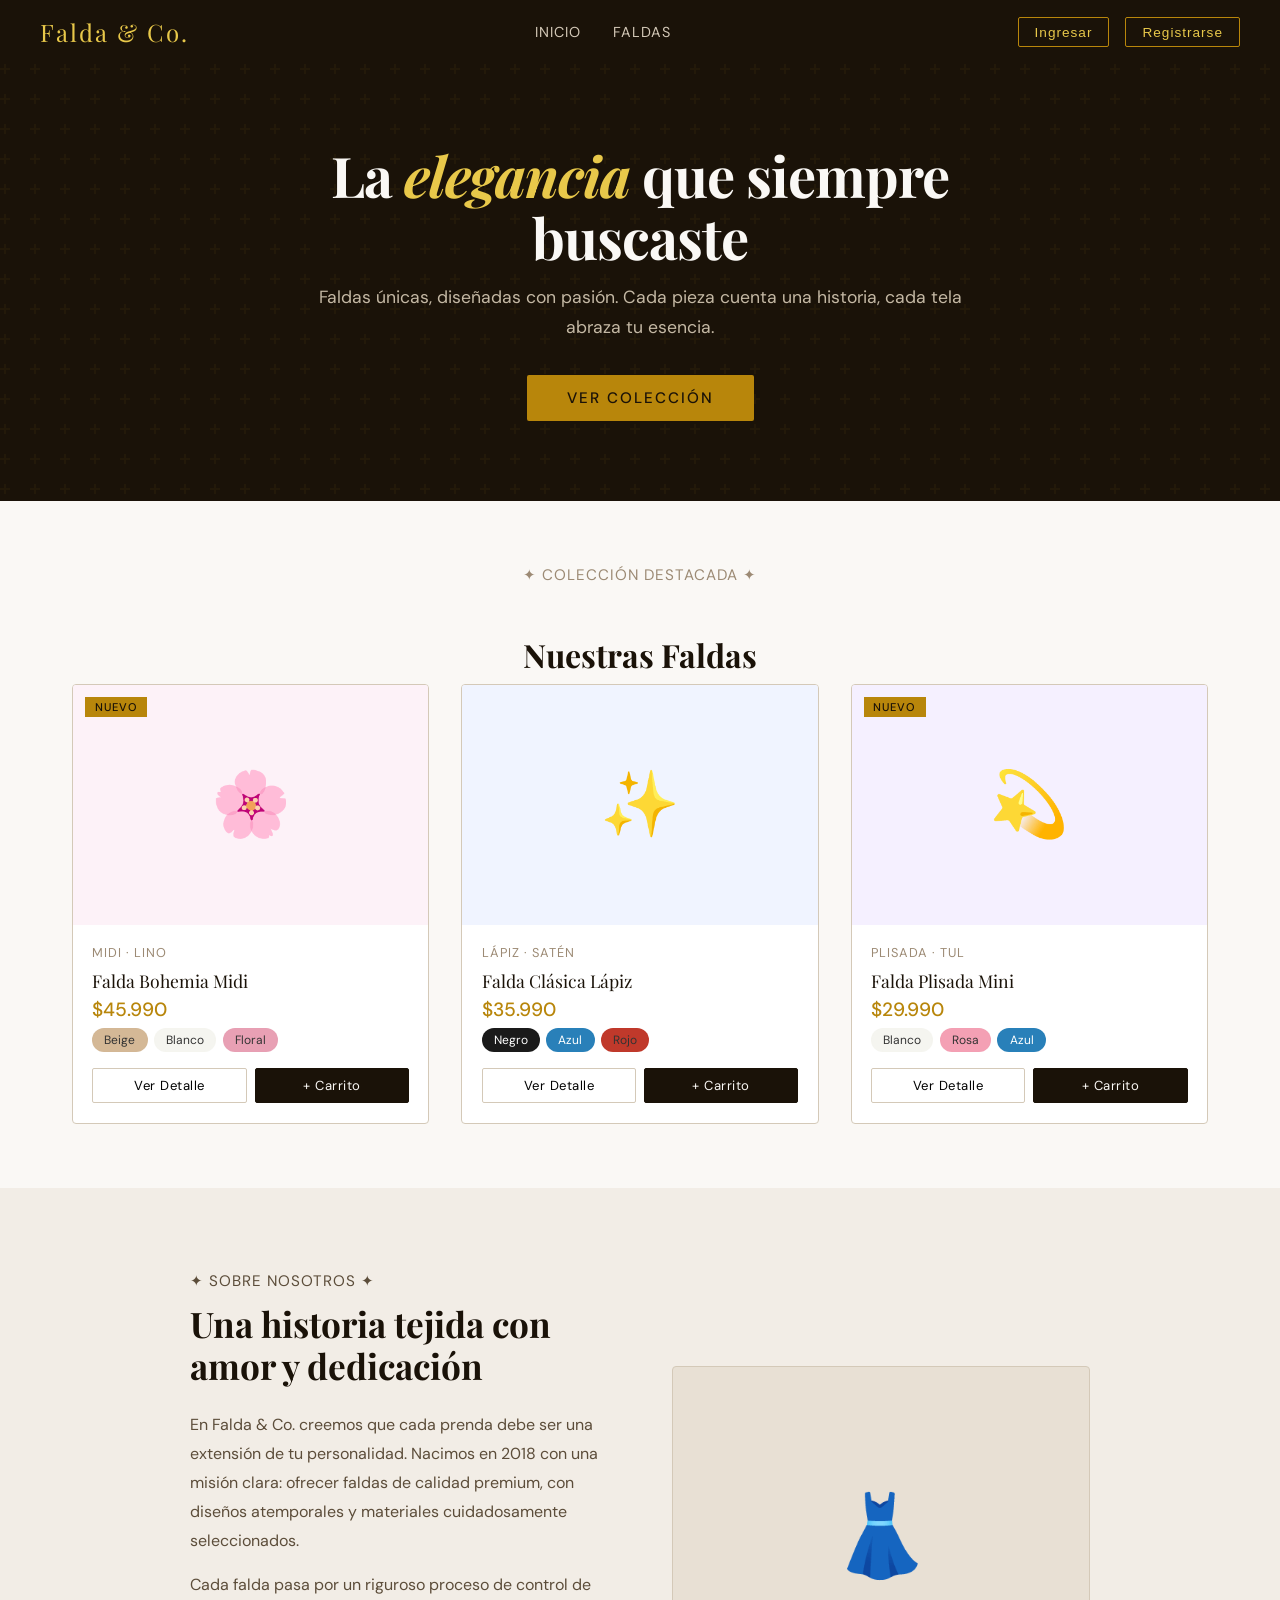
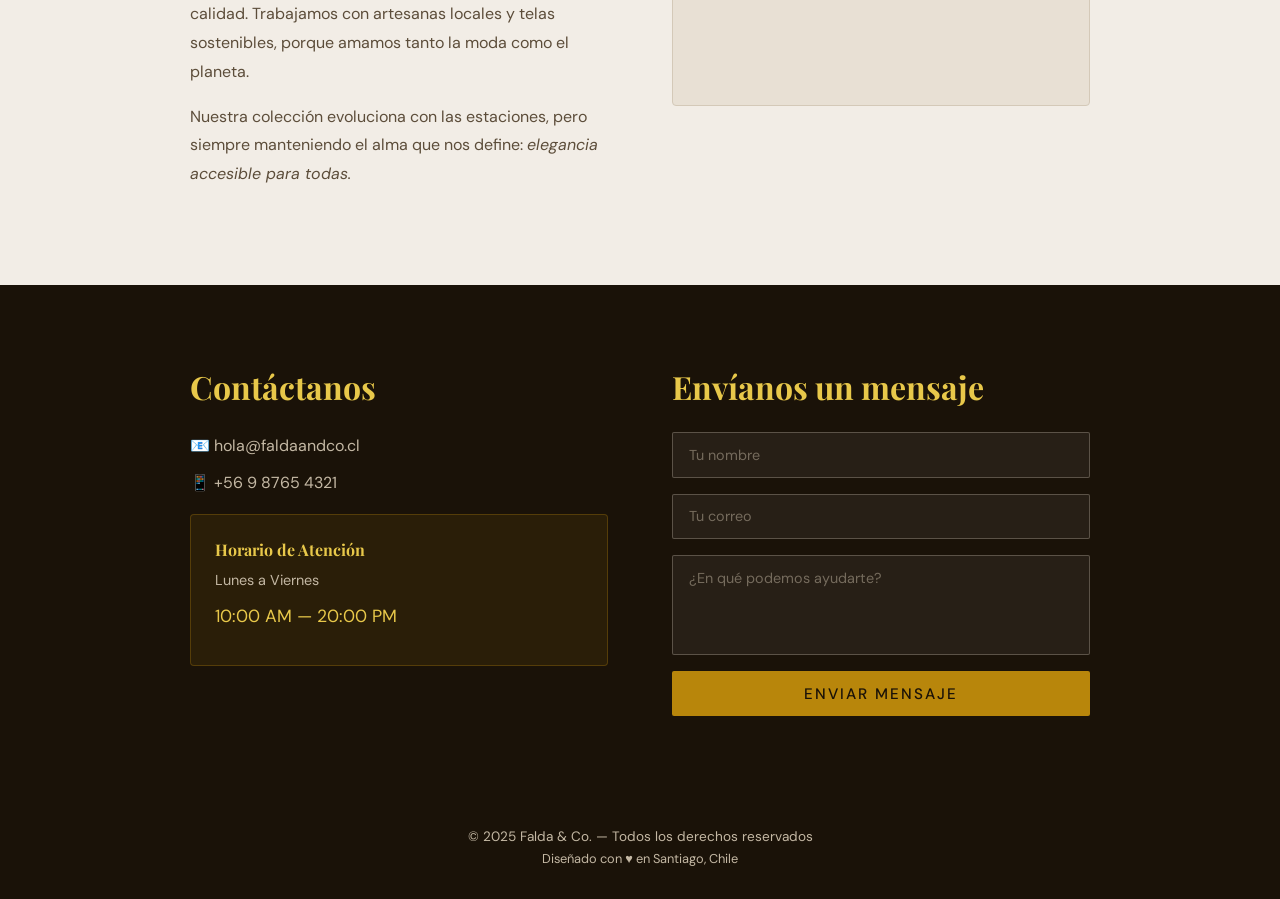
==== index.html @ 60870451 "Creacion de backend" ====
<!DOCTYPE html>
<html lang="es">
<head>
<meta charset="UTF-8"/>
<meta name="viewport" content="width=device-width,initial-scale=1.0"/>
<title>Faldas Custom. — Tienda</title>
<link href="https://fonts.googleapis.com/css2?family=Playfair+Display:ital,wght@0,400;0,600;1,400&family=DM+Sans:wght@300;400;500&display=swap" rel="stylesheet"/>
<link rel="stylesheet" href="css/style.css">
</head>
<body>

<!-- NAV -->
<nav>
  <div class="nav-inner">
    <div class="nav-logo" onclick="goPage('home')">Falda & Co.</div>
    <div class="nav-links">
      <a onclick="goPage('home')">Inicio</a>
      <a onclick="goPage('faldas')">Faldas</a>
    </div>
    <div class="nav-actions" id="navActions">
      <button class="btn-nav" onclick="openModal('loginModal')">Ingresar</button>
      <button class="btn-nav" onclick="openModal('registerModal')">Registrarse</button>
      <div class="cart-badge hidden" id="cartBadge" onclick="toggleCart()">
        🛍️ <span class="cart-count" id="cartCount">0</span>
      </div>
    </div>
  </div>
</nav>

<!-- NOTIF CONTAINER -->
<div class="notif" id="notifContainer"></div>

<!-- CART OVERLAY -->
<div class="cart-overlay" id="cartOverlay" onclick="toggleCart()"></div>

<!-- CART DRAWER -->
<div class="cart-drawer" id="cartDrawer">
  <div class="cart-head">
    <h3>Mi Carrito</h3>
    <button class="modal-close" onclick="toggleCart()">✕</button>
  </div>
  <div class="cart-items" id="cartItems"></div>
  <div class="cart-foot">
    <div class="cart-total"><span>Total</span><span id="cartTotal">$0</span></div>
    <button class="btn-primary" style="width:100%;margin-bottom:.5rem" onclick="checkout()">Proceder al Pago</button>
    <button class="btn-sm" style="width:100%" onclick="toggleCart()">Seguir Comprando</button>
  </div>
</div>

<!-- ============ PAGES ============ -->

<!-- HOME PAGE -->
<div id="page-home" class="page active">
  <div class="hero">
    <div class="hero-content">
      <h1>La <em>elegancia</em> que siempre buscaste</h1>
      <p>Faldas únicas, diseñadas con pasión. Cada pieza cuenta una historia, cada tela abraza tu esencia.</p>
      <button class="btn-primary" onclick="goPage('faldas')">Ver Colección</button>
    </div>
  </div>

  <div class="section">
    <p class="section-sub">✦ COLECCIÓN DESTACADA ✦</p>
    <h2 class="section-title">Nuestras Faldas</h2>
    <div class="products-grid" id="homeProducts"></div>
  </div>

  <div class="about">
    <div class="about-inner">
      <div>
        <p class="section-sub" style="text-align:left;margin-bottom:.5rem">✦ SOBRE NOSOTROS ✦</p>
        <h2>Una historia tejida con amor y dedicación</h2>
        <p>En Falda & Co. creemos que cada prenda debe ser una extensión de tu personalidad. Nacimos en 2018 con una misión clara: ofrecer faldas de calidad premium, con diseños atemporales y materiales cuidadosamente seleccionados.</p>
        <p>Cada falda pasa por un riguroso proceso de control de calidad. Trabajamos con artesanas locales y telas sostenibles, porque amamos tanto la moda como el planeta.</p>
        <p>Nuestra colección evoluciona con las estaciones, pero siempre manteniendo el alma que nos define: <em>elegancia accesible para todas.</em></p>
      </div>
      <div class="about-img">👗</div>
    </div>
  </div>

  <div class="contact">
    <div class="contact-inner">
      <div>
        <h2>Contáctanos</h2>
        <p>📧 hola@faldaandco.cl</p>
        <p>📱 +56 9 8765 4321</p>
        <div class="horario">
          <h4>Horario de Atención</h4>
          <p>Lunes a Viernes</p>
          <p style="font-size:1.1rem;color:var(--gold2);margin-top:.3rem">10:00 AM — 20:00 PM</p>
        </div>
      </div>
      <div>
        <h2>Envíanos un mensaje</h2>
        <div class="contact-form">
          <input type="text" placeholder="Tu nombre"/>
          <input type="email" placeholder="Tu correo"/>
          <textarea rows="4" placeholder="¿En qué podemos ayudarte?"></textarea>
          <button class="btn-primary" onclick="notify('Mensaje enviado. ¡Gracias por contactarnos!')">Enviar Mensaje</button>
        </div>
      </div>
    </div>
  </div>

  <footer>
    <p>© 2025 Falda & Co. — Todos los derechos reservados</p>
    <p style="margin-top:.3rem;font-size:.8rem">Diseñado con ♥ en Santiago, Chile</p>
  </footer>
</div>

<!-- FALDAS PAGE -->
<div id="page-faldas" class="page">
  <div class="faldas-header">
    <h1>Colección de Faldas</h1>
    <p>Encuentra tu falda perfecta con nuestros filtros</p>
  </div>
  <div class="faldas-layout">
    <aside class="filters-panel">
      <h4 style="margin-bottom:1rem;font-size:.9rem;letter-spacing:1px;text-transform:uppercase;color:var(--ink2)">Filtros</h4>

      <div class="filter-section">
        <div class="filter-title">Talla</div>
        <label class="filter-option"><input type="checkbox" value="XS" onchange="applyFilters()"> XS</label>
        <label class="filter-option"><input type="checkbox" value="S" onchange="applyFilters()"> S</label>
        <label class="filter-option"><input type="checkbox" value="M" onchange="applyFilters()"> M</label>
        <label class="filter-option"><input type="checkbox" value="L" onchange="applyFilters()"> L</label>
        <label class="filter-option"><input type="checkbox" value="XL" onchange="applyFilters()"> XL</label>
        <label class="filter-option"><input type="checkbox" value="XXL" onchange="applyFilters()"> XXL</label>
      </div>

      <div class="filter-section">
        <div class="filter-title">Color</div>
        <label class="filter-option"><input type="checkbox" value="Negro" onchange="applyFilters()"> Negro</label>
        <label class="filter-option"><input type="checkbox" value="Blanco" onchange="applyFilters()"> Blanco</label>
        <label class="filter-option"><input type="checkbox" value="Beige" onchange="applyFilters()"> Beige</label>
        <label class="filter-option"><input type="checkbox" value="Rojo" onchange="applyFilters()"> Rojo</label>
        <label class="filter-option"><input type="checkbox" value="Azul" onchange="applyFilters()"> Azul</label>
        <label class="filter-option"><input type="checkbox" value="Floral" onchange="applyFilters()"> Floral</label>
      </div>

      <div class="filter-section">
        <div class="filter-title">Tipo</div>
        <label class="filter-option"><input type="checkbox" value="Midi" onchange="applyFilters()"> Midi</label>
        <label class="filter-option"><input type="checkbox" value="Mini" onchange="applyFilters()"> Mini</label>
        <label class="filter-option"><input type="checkbox" value="Maxi" onchange="applyFilters()"> Maxi</label>
        <label class="filter-option"><input type="checkbox" value="Lápiz" onchange="applyFilters()"> Lápiz</label>
        <label class="filter-option"><input type="checkbox" value="Plisada" onchange="applyFilters()"> Plisada</label>
        <label class="filter-option"><input type="checkbox" value="Campana" onchange="applyFilters()"> Campana</label>
      </div>

      <div class="filter-section">
        <div class="filter-title">Material</div>
        <label class="filter-option"><input type="checkbox" value="Lino" onchange="applyFilters()"> Lino</label>
        <label class="filter-option"><input type="checkbox" value="Algodón" onchange="applyFilters()"> Algodón</label>
        <label class="filter-option"><input type="checkbox" value="Seda" onchange="applyFilters()"> Seda</label>
        <label class="filter-option"><input type="checkbox" value="Denim" onchange="applyFilters()"> Denim</label>
        <label class="filter-option"><input type="checkbox" value="Satén" onchange="applyFilters()"> Satén</label>
        <label class="filter-option"><input type="checkbox" value="Tul" onchange="applyFilters()"> Tul</label>
      </div>
      <button class="clear-filters" onclick="clearFilters()">✕ Limpiar filtros</button>
    </aside>
    <div>
      <p class="results-count" id="resultsCount"></p>
      <div class="products-grid" id="faldaProducts"></div>
    </div>
  </div>
</div>

<!-- USER DASHBOARD -->
<div id="page-dashboard" class="page">
  <div class="dashboard">
    <div class="dashboard-header">
      <h2 id="dashWelcome">Mi Cuenta</h2>
      <p>Gestiona tus pedidos, direcciones y métodos de pago</p>
    </div>
    <div class="dash-cards">
      <div class="dash-card"><div class="num" id="dOrders">0</div><div class="lbl">Pedidos</div></div>
      <div class="dash-card"><div class="num" id="dAddresses">0</div><div class="lbl">Direcciones</div></div>
      <div class="dash-card"><div class="num" id="dPayments">0</div><div class="lbl">Métodos de Pago</div></div>
    </div>
    <div class="tabs">
      <button class="tab active" onclick="switchDashTab('orders',this)">Pedidos</button>
      <button class="tab" onclick="switchDashTab('addresses',this)">Direcciones</button>
      <button class="tab" onclick="switchDashTab('payments',this)">Métodos de Pago</button>
      <button class="tab" onclick="switchDashTab('account',this)">Mi Cuenta</button>
    </div>
    <div id="dashTab-orders">
      <div class="order-row header">
        <span>Pedido</span><span>Fecha</span><span>Total</span><span>Estado</span>
      </div>
      <div id="ordersList"></div>
    </div>
    <div id="dashTab-addresses" class="hidden">
      <div style="display:flex;justify-content:flex-end;margin-bottom:1rem">
        <button class="btn-primary" style="padding:.5rem 1.2rem;font-size:.85rem" onclick="openModal('addAddressModal')">+ Agregar Dirección</button>
      </div>
      <div id="addressesList"></div>
    </div>
    <div id="dashTab-payments" class="hidden">
      <div style="display:flex;justify-content:flex-end;margin-bottom:1rem">
        <button class="btn-primary" style="padding:.5rem 1.2rem;font-size:.85rem" onclick="openModal('addPaymentModal')">+ Agregar Método</button>
      </div>
      <div id="paymentsList"></div>
    </div>
    <div id="dashTab-account" class="hidden">
      <div style="background:var(--card);border:1px solid var(--border);border-radius:4px;padding:1.5rem;max-width:500px">
        <h4 style="margin-bottom:1.2rem;font-family:'Playfair Display',serif">Información de Cuenta</h4>
        <div class="form-group"><label>Nombre</label><input type="text" id="accName"/></div>
        <div class="form-group"><label>Correo</label><input type="email" id="accEmail" readonly style="background:var(--bg2);color:var(--ink3)"/></div>
        <div class="form-group"><label>Nueva Contraseña</label><input type="password" id="accPwd" placeholder="Dejar vacío para no cambiar"/></div>
        <button class="btn-submit" onclick="saveAccount()">Guardar Cambios</button>
      </div>
    </div>
  </div>
</div>

<!-- ADMIN -->
<div id="page-admin" class="page">
  <div class="admin-layout">
    <aside class="admin-sidebar">
      <div style="padding:1.2rem 1.5rem;border-bottom:1px solid rgba(255,255,255,.1);margin-bottom:.5rem">
        <p style="color:var(--gold2);font-size:.8rem;letter-spacing:1px;text-transform:uppercase">Panel Admin</p>
      </div>
      <div class="admin-menu-item active" onclick="switchAdmin('products',this)">📦 Productos</div>
      <div class="admin-menu-item" onclick="switchAdmin('orders',this)">🧾 Pedidos</div>
      <div class="admin-menu-item" onclick="switchAdmin('stock',this)">📊 Stock</div>
      <div class="admin-menu-item" onclick="switchAdmin('account',this)">⚙️ Mi Cuenta</div>
    </aside>
    <div class="admin-content">

      <!-- ADMIN PRODUCTS -->
      <div id="admin-products">
        <div class="admin-header">
          <h2>Gestión de Productos</h2>
          <button class="btn-primary" style="padding:.5rem 1.2rem;font-size:.85rem" onclick="openModal('addProductModal')">+ Nuevo Producto</button>
        </div>
        <div class="admin-grid" id="adminProductGrid"></div>
      </div>

      <!-- ADMIN ORDERS -->
      <div id="admin-orders" class="hidden">
        <div class="admin-header"><h2>Lista de Pedidos</h2></div>
        <table class="data-table" style="width:100%">
          <thead><tr>
            <th>ID</th><th>Cliente</th><th>Productos</th><th>Total</th><th>Estado</th><th>Acción</th>
          </tr></thead>
          <tbody id="adminOrdersBody"></tbody>
        </table>
      </div>

      <!-- ADMIN STOCK -->
      <div id="admin-stock" class="hidden">
        <div class="admin-header"><h2>Stock Disponible</h2></div>
        <table class="data-table" style="width:100%">
          <thead><tr>
            <th>Producto</th><th>Tallas</th><th>Colores</th><th>Stock Total</th><th>Estado</th>
          </tr></thead>
          <tbody id="adminStockBody"></tbody>
        </table>
      </div>

      <!-- ADMIN ACCOUNT -->
      <div id="admin-account" class="hidden">
        <div class="admin-header"><h2>Mi Cuenta Admin</h2></div>
        <div style="background:var(--card);border:1px solid var(--border);border-radius:4px;padding:1.5rem;max-width:480px">
          <div class="form-group"><label>Nombre</label><input type="text" id="adminName" value="Administrador"/></div>
          <div class="form-group"><label>Correo</label><input type="email" id="adminEmail" value="admin@faldaandco.cl"/></div>
          <div class="form-group"><label>Nueva Contraseña</label><input type="password" id="adminPwd" placeholder="Dejar vacío para no cambiar"/></div>
          <button class="btn-submit" onclick="saveAdminAccount()">Guardar Cambios</button>
        </div>
      </div>

    </div>
  </div>
</div>

<!-- PRODUCT DETAIL PAGE -->
<div id="page-detail" class="page">
  <div style="padding:.8rem 2rem;background:var(--bg2);border-bottom:1px solid var(--border)">
    <a style="cursor:pointer;color:var(--ink3);font-size:.85rem" onclick="goPage('faldas')">← Volver a Faldas</a>
  </div>
  <div class="product-detail" id="productDetailContent"></div>
</div>

<!-- ============ MODALS ============ -->

<!-- LOGIN -->
<div class="modal-overlay hidden" id="loginModal">
  <div class="modal">
    <div class="modal-header">
      <h3>Iniciar Sesión</h3>
      <button class="modal-close" onclick="closeModal('loginModal')">✕</button>
    </div>
    <div class="modal-body">
      <div id="loginError"></div>
      <div class="form-group"><label>Correo Electrónico</label><input type="email" id="loginEmail" placeholder="tu@correo.com"/></div>
      <div class="form-group"><label>Contraseña</label><input type="password" id="loginPwd" placeholder="••••••••"/></div>
      <div class="form-actions">
        <button class="btn-cancel" onclick="closeModal('loginModal')">Cancelar</button>
        <button class="btn-submit" onclick="doLogin()">Ingresar</button>
      </div>
      <p style="margin-top:1rem;font-size:.85rem;color:var(--ink3);text-align:center">¿No tienes cuenta? <a style="color:var(--gold);cursor:pointer" onclick="closeModal('loginModal');openModal('registerModal')">Regístrate</a></p>
    </div>
  </div>
</div>

<!-- REGISTER -->
<div class="modal-overlay hidden" id="registerModal">
  <div class="modal">
    <div class="modal-header">
      <h3>Crear Cuenta</h3>
      <button class="modal-close" onclick="closeModal('registerModal')">✕</button>
    </div>
    <div class="modal-body">
      <div id="registerError"></div>
      <div class="form-group"><label>Nombre Completo</label><input type="text" id="regName" placeholder="Tu nombre"/></div>
      <div class="form-group"><label>Correo Electrónico</label><input type="email" id="regEmail" placeholder="tu@correo.com"/></div>
      <div class="form-group"><label>Contraseña</label><input type="password" id="regPwd" placeholder="Mínimo 6 caracteres"/></div>
      <div class="form-group"><label>Confirmar Contraseña</label><input type="password" id="regPwd2" placeholder="Repite la contraseña"/></div>
      <div class="form-actions">
        <button class="btn-cancel" onclick="closeModal('registerModal')">Cancelar</button>
        <button class="btn-submit" onclick="doRegister()">Registrarse</button>
      </div>
    </div>
  </div>
</div>

<!-- FIRST LOGIN (admin change password) -->
<div class="modal-overlay hidden" id="firstLoginModal">
  <div class="modal">
    <div class="modal-header"><h3>Primer Ingreso — Cambiar Contraseña</h3></div>
    <div class="modal-body">
      <div class="alert alert-info">Por seguridad, debes establecer una nueva contraseña en tu primer ingreso.</div>
      <div class="form-group"><label>Nueva Contraseña</label><input type="password" id="newAdminPwd1" placeholder="Mínimo 6 caracteres"/></div>
      <div class="form-group"><label>Confirmar Contraseña</label><input type="password" id="newAdminPwd2" placeholder="Repite la contraseña"/></div>
      <div id="firstLoginError"></div>
      <div class="form-actions">
        <button class="btn-submit" onclick="changeFirstPassword()">Establecer Contraseña</button>
      </div>
    </div>
  </div>
</div>

<!-- ADD PRODUCT -->
<div class="modal-overlay hidden" id="addProductModal">
  <div class="modal" style="max-width:600px">
    <div class="modal-header">
      <h3 id="addProductTitle">Nuevo Producto</h3>
      <button class="modal-close" onclick="closeModal('addProductModal')">✕</button>
    </div>
    <div class="modal-body">
      <div style="display:grid;grid-template-columns:1fr 1fr;gap:1rem">
        <div class="form-group"><label>Nombre</label><input type="text" id="pName"/></div>
        <div class="form-group"><label>Precio ($)</label><input type="number" id="pPrice"/></div>
        <div class="form-group"><label>Tipo</label>
          <select id="pType"><option>Midi</option><option>Mini</option><option>Maxi</option><option>Lápiz</option><option>Plisada</option><option>Campana</option></select>
        </div>
        <div class="form-group"><label>Material</label>
          <select id="pMaterial"><option>Lino</option><option>Algodón</option><option>Seda</option><option>Denim</option><option>Satén</option><option>Tul</option></select>
        </div>
        <div class="form-group"><label>Stock</label><input type="number" id="pStock" value="10"/></div>
        <div class="form-group"><label>Emoji / Icono</label><input type="text" id="pEmoji" value="👗"/></div>
      </div>
      <div class="form-group"><label>Descripción</label><textarea id="pDesc" rows="3"></textarea></div>
      <div class="form-group"><label>Tallas disponibles (separadas por coma)</label><input type="text" id="pSizes" placeholder="XS, S, M, L, XL"/></div>
      <div class="form-group"><label>Colores disponibles (separados por coma)</label><input type="text" id="pColors" placeholder="Negro, Blanco, Beige"/></div>
      <div class="form-group"><label>Destacado</label>
        <select id="pFeatured"><option value="false">No</option><option value="true">Sí (Nuevo)</option></select>
      </div>
      <div class="form-actions">
        <button class="btn-cancel" onclick="closeModal('addProductModal')">Cancelar</button>
        <button class="btn-submit" id="saveProductBtn" onclick="saveProduct()">Guardar</button>
      </div>
    </div>
  </div>
</div>

<!-- ADD ADDRESS -->
<div class="modal-overlay hidden" id="addAddressModal">
  <div class="modal">
    <div class="modal-header">
      <h3>Agregar Dirección</h3>
      <button class="modal-close" onclick="closeModal('addAddressModal')">✕</button>
    </div>
    <div class="modal-body">
      <div class="form-group"><label>Alias (Ej: Casa, Trabajo)</label><input type="text" id="addrAlias"/></div>
      <div class="form-group"><label>Calle y Número</label><input type="text" id="addrStreet"/></div>
      <div class="form-group"><label>Ciudad</label><input type="text" id="addrCity"/></div>
      <div class="form-group"><label>Región</label><input type="text" id="addrRegion"/></div>
      <div class="form-group"><label>Código Postal</label><input type="text" id="addrZip"/></div>
      <div class="form-group"><label>Referencias adicionales</label><textarea id="addrRef" rows="2"></textarea></div>
      <div class="form-actions">
        <button class="btn-cancel" onclick="closeModal('addAddressModal')">Cancelar</button>
        <button class="btn-submit" onclick="saveAddress()">Guardar</button>
      </div>
    </div>
  </div>
</div>

<!-- ADD PAYMENT -->
<div class="modal-overlay hidden" id="addPaymentModal">
  <div class="modal">
    <div class="modal-header">
      <h3>Agregar Método de Pago</h3>
      <button class="modal-close" onclick="closeModal('addPaymentModal')">✕</button>
    </div>
    <div class="modal-body">
      <div class="form-group"><label>Tipo</label>
        <select id="payType" onchange="togglePayType()">
          <option value="card">Tarjeta de Crédito/Débito</option>
          <option value="transfer">Transferencia Bancaria</option>
        </select>
      </div>
      <div id="payCardFields">
        <div class="form-group"><label>Número de Tarjeta</label><input type="text" id="cardNum" maxlength="19" placeholder="1234 5678 9012 3456" oninput="formatCard(this)"/></div>
        <div style="display:grid;grid-template-columns:1fr 1fr;gap:1rem">
          <div class="form-group"><label>Vencimiento</label><input type="text" id="cardExp" placeholder="MM/AA" maxlength="5"/></div>
          <div class="form-group"><label>CVV</label><input type="text" id="cardCvv" maxlength="3" placeholder="123"/></div>
        </div>
        <div class="form-group"><label>Titular</label><input type="text" id="cardHolder"/></div>
      </div>
      <div id="payTransferFields" class="hidden">
        <div class="form-group"><label>Banco</label><input type="text" id="bankName"/></div>
        <div class="form-group"><label>N° Cuenta</label><input type="text" id="bankAccount"/></div>
        <div class="form-group"><label>RUT Titular</label><input type="text" id="bankRut"/></div>
      </div>
      <div class="form-actions">
        <button class="btn-cancel" onclick="closeModal('addPaymentModal')">Cancelar</button>
        <button class="btn-submit" onclick="savePayment()">Guardar</button>
      </div>
    </div>
  </div>
</div>

<!-- CHECKOUT MODAL -->
<div class="modal-overlay hidden" id="checkoutModal">
  <div class="modal" style="max-width:560px">
    <div class="modal-header">
      <h3>Finalizar Compra</h3>
      <button class="modal-close" onclick="closeModal('checkoutModal')">✕</button>
    </div>
    <div class="modal-body">
      <div id="checkoutContent"></div>
    </div>
  </div>
</div>

<script src="js/app.js"></script>
</body>
</html>
---- css/style.css ----
*{box-sizing:border-box;margin:0;padding:0}
:root{
  --bg:#FAF8F5;--bg2:#F2EDE6;--bg3:#E8E0D4;
  --ink:#1A1208;--ink2:#5C4D3A;--ink3:#9C8A74;
  --gold:#B8860B;--gold2:#E8C84A;--red:#C0392B;
  --white:#FFFFFF;--success:#2E7D32;
  --card:#FFFFFF;--border:#D4C9B8;
  font-family:'DM Sans',sans-serif;
}
body{background:var(--bg);color:var(--ink);min-height:100vh}
h1,h2,h3,h4{font-family:'Playfair Display',serif}

/* NAV */
nav{background:var(--ink);position:sticky;top:0;z-index:100;padding:0 2rem}
.nav-inner{display:flex;align-items:center;justify-content:space-between;height:64px;max-width:1200px;margin:0 auto}
.nav-logo{font-family:'Playfair Display',serif;color:var(--gold2);font-size:1.5rem;letter-spacing:2px;cursor:pointer}
.nav-links{display:flex;gap:2rem;align-items:center}
.nav-links a{color:#D4C9B8;text-decoration:none;font-size:.9rem;letter-spacing:1px;text-transform:uppercase;cursor:pointer;transition:color .2s}
.nav-links a:hover{color:var(--gold2)}
.nav-actions{display:flex;gap:1rem;align-items:center}
.btn-nav{background:none;border:1px solid var(--gold);color:var(--gold2);padding:.4rem 1rem;border-radius:2px;cursor:pointer;font-size:.85rem;letter-spacing:1px;transition:all .2s}
.btn-nav:hover{background:var(--gold);color:var(--ink)}
.cart-badge{position:relative;cursor:pointer}
.cart-count{position:absolute;top:-8px;right:-8px;background:var(--red);color:#fff;border-radius:50%;width:18px;height:18px;font-size:.7rem;display:flex;align-items:center;justify-content:center;font-weight:600}

/* PAGES */
.page{display:none;min-height:calc(100vh - 64px)}
.page.active{display:block}

/* HERO */
.hero{background:var(--ink);color:#FAF8F5;padding:5rem 2rem;text-align:center;position:relative;overflow:hidden}
.hero::before{content:'';position:absolute;inset:0;background:url("data:image/svg+xml,%3Csvg width='60' height='60' viewBox='0 0 60 60' xmlns='http://www.w3.org/2000/svg'%3E%3Cg fill='none' fill-rule='evenodd'%3E%3Cg fill='%23B8860B' fill-opacity='0.06'%3E%3Cpath d='M36 34v-4h-2v4h-4v2h4v4h2v-4h4v-2h-4zm0-30V0h-2v4h-4v2h4v4h2V6h4V4h-4zM6 34v-4H4v4H0v2h4v4h2v-4h4v-2H6zM6 4V0H4v4H0v2h4v4h2V6h4V4H6z'/%3E%3C/g%3E%3C/g%3E%3C/svg%3E")}
.hero-content{position:relative;max-width:700px;margin:0 auto}
.hero h1{font-size:3.5rem;margin-bottom:1rem;line-height:1.1;letter-spacing:-1px}
.hero h1 em{color:var(--gold2);font-style:italic}
.hero p{color:#C4B8A4;font-size:1.1rem;margin-bottom:2rem;line-height:1.7}
.btn-primary{background:var(--gold);color:var(--ink);border:none;padding:.8rem 2.5rem;font-size:.95rem;letter-spacing:2px;text-transform:uppercase;cursor:pointer;border-radius:2px;font-family:'DM Sans',sans-serif;font-weight:500;transition:all .2s}
.btn-primary:hover{background:var(--gold2);transform:translateY(-1px)}

/* PRODUCTS GRID */
.section{padding:4rem 2rem;max-width:1200px;margin:0 auto}
.section-title{text-align:center;margin-bottom:.5rem;font-size:2rem;color:var(--ink)}
.section-sub{text-align:center;color:var(--ink3);margin-bottom:3rem;font-size:.95rem;letter-spacing:1px}
.products-grid{display:grid;grid-template-columns:repeat(auto-fill,minmax(280px,1fr));gap:2rem}
#homeProducts{grid-template-columns:repeat(3,1fr)}
.product-card{background:var(--card);border:1px solid var(--border);border-radius:4px;overflow:hidden;transition:transform .2s,box-shadow .2s;cursor:pointer}
.product-card:hover{transform:translateY(-4px);box-shadow:0 8px 24px rgba(26,18,8,.1)}
.product-img{height:240px;display:flex;align-items:center;justify-content:center;font-size:4rem;position:relative}
.product-badge{position:absolute;top:12px;left:12px;background:var(--gold);color:var(--ink);font-size:.7rem;padding:.2rem .6rem;letter-spacing:1px;text-transform:uppercase;font-weight:500}
.product-info{padding:1.2rem}
.product-name{font-family:'Playfair Display',serif;font-size:1.1rem;margin-bottom:.3rem}
.product-type{color:var(--ink3);font-size:.8rem;letter-spacing:1px;text-transform:uppercase;margin-bottom:.5rem}
.product-price{font-size:1.2rem;font-weight:500;color:var(--gold)}
.product-actions{display:flex;gap:.5rem;margin-top:1rem}
.btn-sm{flex:1;padding:.5rem;font-size:.82rem;border:1px solid var(--border);background:none;cursor:pointer;border-radius:2px;font-family:'DM Sans',sans-serif;transition:all .2s;letter-spacing:.5px}
.btn-sm.primary{background:var(--ink);color:#FAF8F5;border-color:var(--ink)}
.btn-sm.primary:hover{background:var(--gold);border-color:var(--gold);color:var(--ink)}
.btn-sm:hover{background:var(--bg2);border-color:var(--ink3)}

/* SOBRE NOSOTROS */
.about{background:var(--bg2);padding:5rem 2rem}
.about-inner{max-width:900px;margin:0 auto;display:grid;grid-template-columns:1fr 1fr;gap:4rem;align-items:center}
.about h2{font-size:2.2rem;margin-bottom:1.5rem;line-height:1.2}
.about p{color:var(--ink2);line-height:1.8;margin-bottom:1rem}
.about-img{background:var(--bg3);border-radius:4px;height:340px;display:flex;align-items:center;justify-content:center;font-size:5rem;border:1px solid var(--border)}

/* CONTACTO */
.contact{padding:5rem 2rem;background:var(--ink);color:#FAF8F5}
.contact-inner{max-width:900px;margin:0 auto;display:grid;grid-template-columns:1fr 1fr;gap:4rem}
.contact h2{font-family:'Playfair Display',serif;font-size:2rem;margin-bottom:1.5rem;color:var(--gold2)}
.contact p{color:#C4B8A4;line-height:1.8;margin-bottom:.5rem}
.contact-form{display:flex;flex-direction:column;gap:1rem}
.contact-form input,.contact-form textarea{background:rgba(255,255,255,.06);border:1px solid rgba(212,201,184,.3);color:#FAF8F5;padding:.8rem 1rem;border-radius:2px;font-family:'DM Sans',sans-serif;font-size:.9rem;resize:none}
.contact-form input::placeholder,.contact-form textarea::placeholder{color:rgba(196,184,164,.5)}
.horario{background:rgba(184,134,11,.1);border:1px solid rgba(184,134,11,.3);padding:1.5rem;border-radius:4px;margin-top:1rem}
.horario h4{color:var(--gold2);font-family:'Playfair Display',serif;margin-bottom:.5rem}
.horario p{color:#C4B8A4;font-size:.9rem}

/* FALDAS PAGE */
.faldas-header{background:var(--ink);padding:3rem 2rem;text-align:center;color:#FAF8F5}
.faldas-header h1{font-size:2.5rem;color:var(--gold2);margin-bottom:.5rem}
.faldas-header p{color:#C4B8A4}
.faldas-layout{display:grid;grid-template-columns:260px 1fr;gap:2rem;padding:2rem;max-width:1200px;margin:0 auto}
.filters-panel{background:var(--card);border:1px solid var(--border);border-radius:4px;padding:1.5rem;height:fit-content;position:sticky;top:80px}
.filter-section{margin-bottom:1.5rem;padding-bottom:1.5rem;border-bottom:1px solid var(--border)}
.filter-section:last-child{border-bottom:none;margin-bottom:0}
.filter-title{font-size:.8rem;letter-spacing:2px;text-transform:uppercase;color:var(--ink2);font-weight:500;margin-bottom:.8rem}
.filter-option{display:flex;align-items:center;gap:.5rem;margin-bottom:.4rem;cursor:pointer;font-size:.9rem;color:var(--ink2)}
.filter-option input{accent-color:var(--gold)}
.filter-option:hover{color:var(--ink)}
.results-count{color:var(--ink3);font-size:.85rem;margin-bottom:1rem}
.clear-filters{background:none;border:1px solid var(--border);padding:.3rem .8rem;border-radius:2px;font-size:.8rem;cursor:pointer;color:var(--ink2);margin-top:.5rem}

/* MODALS */
.modal-overlay{position:fixed;inset:0;background:rgba(26,18,8,.7);z-index:200;display:flex;align-items:center;justify-content:center;padding:1rem}
.modal{background:var(--card);border-radius:4px;max-width:520px;width:100%;max-height:90vh;overflow-y:auto;position:relative}
.modal-header{padding:1.5rem;border-bottom:1px solid var(--border);display:flex;justify-content:space-between;align-items:center}
.modal-header h3{font-family:'Playfair Display',serif;font-size:1.3rem}
.modal-close{background:none;border:none;font-size:1.4rem;cursor:pointer;color:var(--ink3);line-height:1}
.modal-body{padding:1.5rem}
.form-group{margin-bottom:1.2rem}
.form-group label{display:block;font-size:.82rem;letter-spacing:1px;text-transform:uppercase;color:var(--ink2);margin-bottom:.4rem;font-weight:500}
.form-group input,.form-group select,.form-group textarea{width:100%;padding:.7rem .9rem;border:1px solid var(--border);border-radius:2px;font-family:'DM Sans',sans-serif;font-size:.9rem;background:var(--bg);color:var(--ink);outline:none;transition:border .2s}
.form-group input:focus,.form-group select:focus,.form-group textarea:focus{border-color:var(--gold)}
.form-group textarea{resize:vertical;min-height:80px}
.form-actions{display:flex;gap:.8rem;justify-content:flex-end;margin-top:1.5rem}
.btn-cancel{background:none;border:1px solid var(--border);padding:.6rem 1.5rem;border-radius:2px;cursor:pointer;font-family:'DM Sans',sans-serif;color:var(--ink2)}
.btn-submit{background:var(--ink);color:#FAF8F5;border:none;padding:.6rem 1.5rem;border-radius:2px;cursor:pointer;font-family:'DM Sans',sans-serif;font-weight:500;transition:background .2s}
.btn-submit:hover{background:var(--gold);color:var(--ink)}
.btn-danger{background:var(--red);color:#fff;border:none;padding:.6rem 1.5rem;border-radius:2px;cursor:pointer;font-family:'DM Sans',sans-serif}

/* TABS */
.tabs{display:flex;gap:0;border-bottom:2px solid var(--border);margin-bottom:1.5rem}
.tab{padding:.6rem 1.2rem;cursor:pointer;font-size:.85rem;border:none;background:none;color:var(--ink3);border-bottom:2px solid transparent;margin-bottom:-2px;font-family:'DM Sans',sans-serif;letter-spacing:.5px;transition:all .2s}
.tab.active{color:var(--gold);border-bottom-color:var(--gold);font-weight:500}

/* CART DRAWER */
.cart-drawer{position:fixed;right:0;top:0;bottom:0;width:380px;background:var(--card);z-index:300;transform:translateX(100%);transition:transform .3s;border-left:1px solid var(--border);display:flex;flex-direction:column}
.cart-drawer.open{transform:translateX(0)}
.cart-overlay{position:fixed;inset:0;background:rgba(26,18,8,.5);z-index:299;display:none}
.cart-overlay.open{display:block}
.cart-head{padding:1.5rem;border-bottom:1px solid var(--border);display:flex;justify-content:space-between;align-items:center}
.cart-head h3{font-family:'Playfair Display',serif;font-size:1.2rem}
.cart-items{flex:1;overflow-y:auto;padding:1rem}
.cart-item{display:flex;gap:1rem;padding:.8rem 0;border-bottom:1px solid var(--border)}
.cart-item-img{width:56px;height:56px;background:var(--bg2);border-radius:2px;display:flex;align-items:center;justify-content:center;font-size:1.8rem;flex-shrink:0}
.cart-item-info{flex:1}
.cart-item-name{font-size:.9rem;font-weight:500;margin-bottom:.2rem}
.cart-item-detail{font-size:.8rem;color:var(--ink3)}
.cart-item-price{font-size:.9rem;color:var(--gold);font-weight:500}
.cart-qty{display:flex;align-items:center;gap:.5rem;margin-top:.4rem}
.qty-btn{background:var(--bg2);border:1px solid var(--border);width:24px;height:24px;border-radius:2px;cursor:pointer;font-size:.9rem;display:flex;align-items:center;justify-content:center;font-family:'DM Sans',sans-serif}
.cart-foot{padding:1rem 1.5rem;border-top:1px solid var(--border)}
.cart-total{display:flex;justify-content:space-between;margin-bottom:1rem;font-size:1rem;font-weight:500}
.cart-empty{text-align:center;padding:3rem 1rem;color:var(--ink3)}
.cart-empty span{font-size:3rem;display:block;margin-bottom:1rem}

/* DASHBOARD USER */
.dashboard{max-width:900px;margin:0 auto;padding:2rem}
.dashboard-header{margin-bottom:2rem}
.dashboard-header h2{font-size:1.8rem;margin-bottom:.3rem}
.dashboard-header p{color:var(--ink3)}
.dash-cards{display:grid;grid-template-columns:repeat(3,1fr);gap:1rem;margin-bottom:2rem}
.dash-card{background:var(--card);border:1px solid var(--border);border-radius:4px;padding:1.2rem;text-align:center}
.dash-card .num{font-family:'Playfair Display',serif;font-size:2rem;color:var(--gold);margin-bottom:.2rem}
.dash-card .lbl{font-size:.8rem;color:var(--ink3);letter-spacing:1px;text-transform:uppercase}
.order-row{display:grid;grid-template-columns:1fr 1fr 1fr 1fr;gap:1rem;padding:.8rem 0;border-bottom:1px solid var(--border);font-size:.9rem;align-items:center}
.order-row.header{font-size:.75rem;letter-spacing:1px;text-transform:uppercase;color:var(--ink3);font-weight:500}
.status-badge{display:inline-block;padding:.2rem .7rem;border-radius:20px;font-size:.75rem;font-weight:500}
.status-pending{background:#FFF3CD;color:#856404}
.status-shipping{background:#D1ECF1;color:#0C5460}
.status-delivered{background:#D4EDDA;color:#155724}
.address-card{background:var(--card);border:1px solid var(--border);border-radius:4px;padding:1.2rem;margin-bottom:.8rem;display:flex;justify-content:space-between;align-items:flex-start}
.address-default{background:rgba(184,134,11,.1);border-color:var(--gold)}
.payment-card{background:var(--card);border:1px solid var(--border);border-radius:4px;padding:1rem 1.2rem;margin-bottom:.8rem;display:flex;align-items:center;gap:1rem}
.card-icon{font-size:1.8rem;width:48px;text-align:center}
.btn-icon{background:none;border:none;cursor:pointer;color:var(--ink3);font-size:1rem;padding:.2rem .4rem;border-radius:2px;transition:color .2s}
.btn-icon:hover{color:var(--red)}
.btn-icon.edit:hover{color:var(--gold)}

/* ADMIN */
.admin-layout{display:grid;grid-template-columns:220px 1fr;min-height:calc(100vh - 64px)}
.admin-sidebar{background:var(--ink);padding:1.5rem 0}
.admin-menu-item{display:flex;align-items:center;gap:.8rem;padding:.7rem 1.5rem;cursor:pointer;color:#C4B8A4;font-size:.9rem;transition:all .2s;border-left:3px solid transparent}
.admin-menu-item:hover{background:rgba(255,255,255,.05);color:var(--gold2)}
.admin-menu-item.active{background:rgba(184,134,11,.15);color:var(--gold2);border-left-color:var(--gold)}
.admin-content{padding:2rem;background:var(--bg)}
.admin-header{display:flex;justify-content:space-between;align-items:center;margin-bottom:1.5rem}
.admin-header h2{font-size:1.5rem}
.data-table{width:100%;border-collapse:collapse;background:var(--card);border:1px solid var(--border);border-radius:4px;overflow:hidden}
.data-table th{background:var(--bg2);padding:.8rem 1rem;text-align:left;font-size:.75rem;letter-spacing:1px;text-transform:uppercase;color:var(--ink2);font-weight:500;border-bottom:1px solid var(--border)}
.data-table td{padding:.8rem 1rem;border-bottom:1px solid var(--border);font-size:.9rem}
.data-table tr:last-child td{border-bottom:none}
.data-table tr:hover td{background:var(--bg)}
.admin-grid{display:grid;grid-template-columns:repeat(auto-fill,minmax(240px,1fr));gap:1.5rem}
.admin-product-card{background:var(--card);border:1px solid var(--border);border-radius:4px;overflow:hidden}
.admin-product-card .img{height:160px;display:flex;align-items:center;justify-content:center;font-size:3.5rem;background:var(--bg2)}
.admin-product-card .info{padding:1rem}
.admin-product-card .actions{display:flex;gap:.5rem;padding:.8rem 1rem;border-top:1px solid var(--border)}
.toggle{position:relative;width:42px;height:24px;cursor:pointer}
.toggle input{opacity:0;width:0;height:0}
.toggle-slider{position:absolute;inset:0;background:var(--bg3);border-radius:12px;transition:.3s}
.toggle-slider::before{content:'';position:absolute;width:18px;height:18px;left:3px;top:3px;background:#fff;border-radius:50%;transition:.3s}
input:checked + .toggle-slider{background:var(--success)}
input:checked + .toggle-slider::before{transform:translateX(18px)}
.stat-row{display:flex;justify-content:space-between;padding:.6rem 0;border-bottom:1px solid var(--border);font-size:.9rem}
.stock-low{color:var(--red);font-weight:500}
.stock-ok{color:var(--success)}

/* SIZE-COLOR PILLS */
.pill-list{display:flex;flex-wrap:wrap;gap:.4rem;margin-top:.4rem}
.pill{padding:.2rem .7rem;border-radius:20px;font-size:.75rem;border:1px solid var(--border);background:var(--bg2);color:var(--ink2)}
.color-dot{width:18px;height:18px;border-radius:50%;display:inline-block;border:1px solid rgba(0,0,0,.1);cursor:pointer}

/* ALERT */
.alert{padding:.8rem 1.2rem;border-radius:4px;margin-bottom:1rem;font-size:.9rem}
.alert-success{background:#D4EDDA;color:#155724;border:1px solid #C3E6CB}
.alert-error{background:#F8D7DA;color:#721C24;border:1px solid #F5C6CB}
.alert-info{background:#D1ECF1;color:#0C5460;border:1px solid #BEE5EB}

/* PRODUCT DETAIL */
.product-detail{display:grid;grid-template-columns:1fr 1fr;gap:3rem;padding:3rem 2rem;max-width:1000px;margin:0 auto}
.detail-img{background:var(--bg2);border-radius:4px;height:400px;display:flex;align-items:center;justify-content:center;font-size:6rem;border:1px solid var(--border)}
.detail-type{color:var(--ink3);font-size:.8rem;letter-spacing:2px;text-transform:uppercase;margin-bottom:.5rem}
.detail-name{font-size:2rem;margin-bottom:.5rem;line-height:1.2}
.detail-price{font-size:1.8rem;color:var(--gold);margin-bottom:1rem}
.detail-desc{color:var(--ink2);line-height:1.8;margin-bottom:1.5rem}
.option-title{font-size:.8rem;letter-spacing:1px;text-transform:uppercase;color:var(--ink2);margin-bottom:.6rem;font-weight:500}
.size-options{display:flex;gap:.5rem;margin-bottom:1.2rem}
.size-btn{padding:.4rem .9rem;border:1px solid var(--border);border-radius:2px;cursor:pointer;font-size:.85rem;background:none;color:var(--ink2);transition:all .2s}
.size-btn.active,.size-btn:hover{border-color:var(--gold);color:var(--gold);background:rgba(184,134,11,.05)}
.color-options{display:flex;gap:.5rem;margin-bottom:1.5rem}
.color-opt{width:28px;height:28px;border-radius:50%;border:2px solid transparent;cursor:pointer;transition:border .2s}
.color-opt.active{border-color:var(--gold)}

/* FOOTER */
footer{background:var(--ink);color:#C4B8A4;padding:2rem;text-align:center;font-size:.85rem}

/* NOTIFICATIONS */
.notif{position:fixed;bottom:2rem;right:2rem;z-index:500;display:flex;flex-direction:column;gap:.5rem}
.notif-item{background:var(--ink);color:#FAF8F5;padding:.8rem 1.5rem;border-radius:4px;font-size:.9rem;border-left:3px solid var(--gold);animation:slideIn .3s ease}
@keyframes slideIn{from{transform:translateX(100%);opacity:0}to{transform:translateX(0);opacity:1}}

/* RESPONSIVE */
@media(max-width:768px){
  .hero h1{font-size:2.2rem}
  .about-inner,.contact-inner,.product-detail{grid-template-columns:1fr}
  .faldas-layout{grid-template-columns:1fr}
  .filters-panel{position:static}
  .admin-layout{grid-template-columns:1fr}
  .admin-sidebar{display:flex;overflow-x:auto;padding:0}
  .dash-cards{grid-template-columns:1fr 1fr}
  .cart-drawer{width:100%}
}

.hidden{display:none!important}
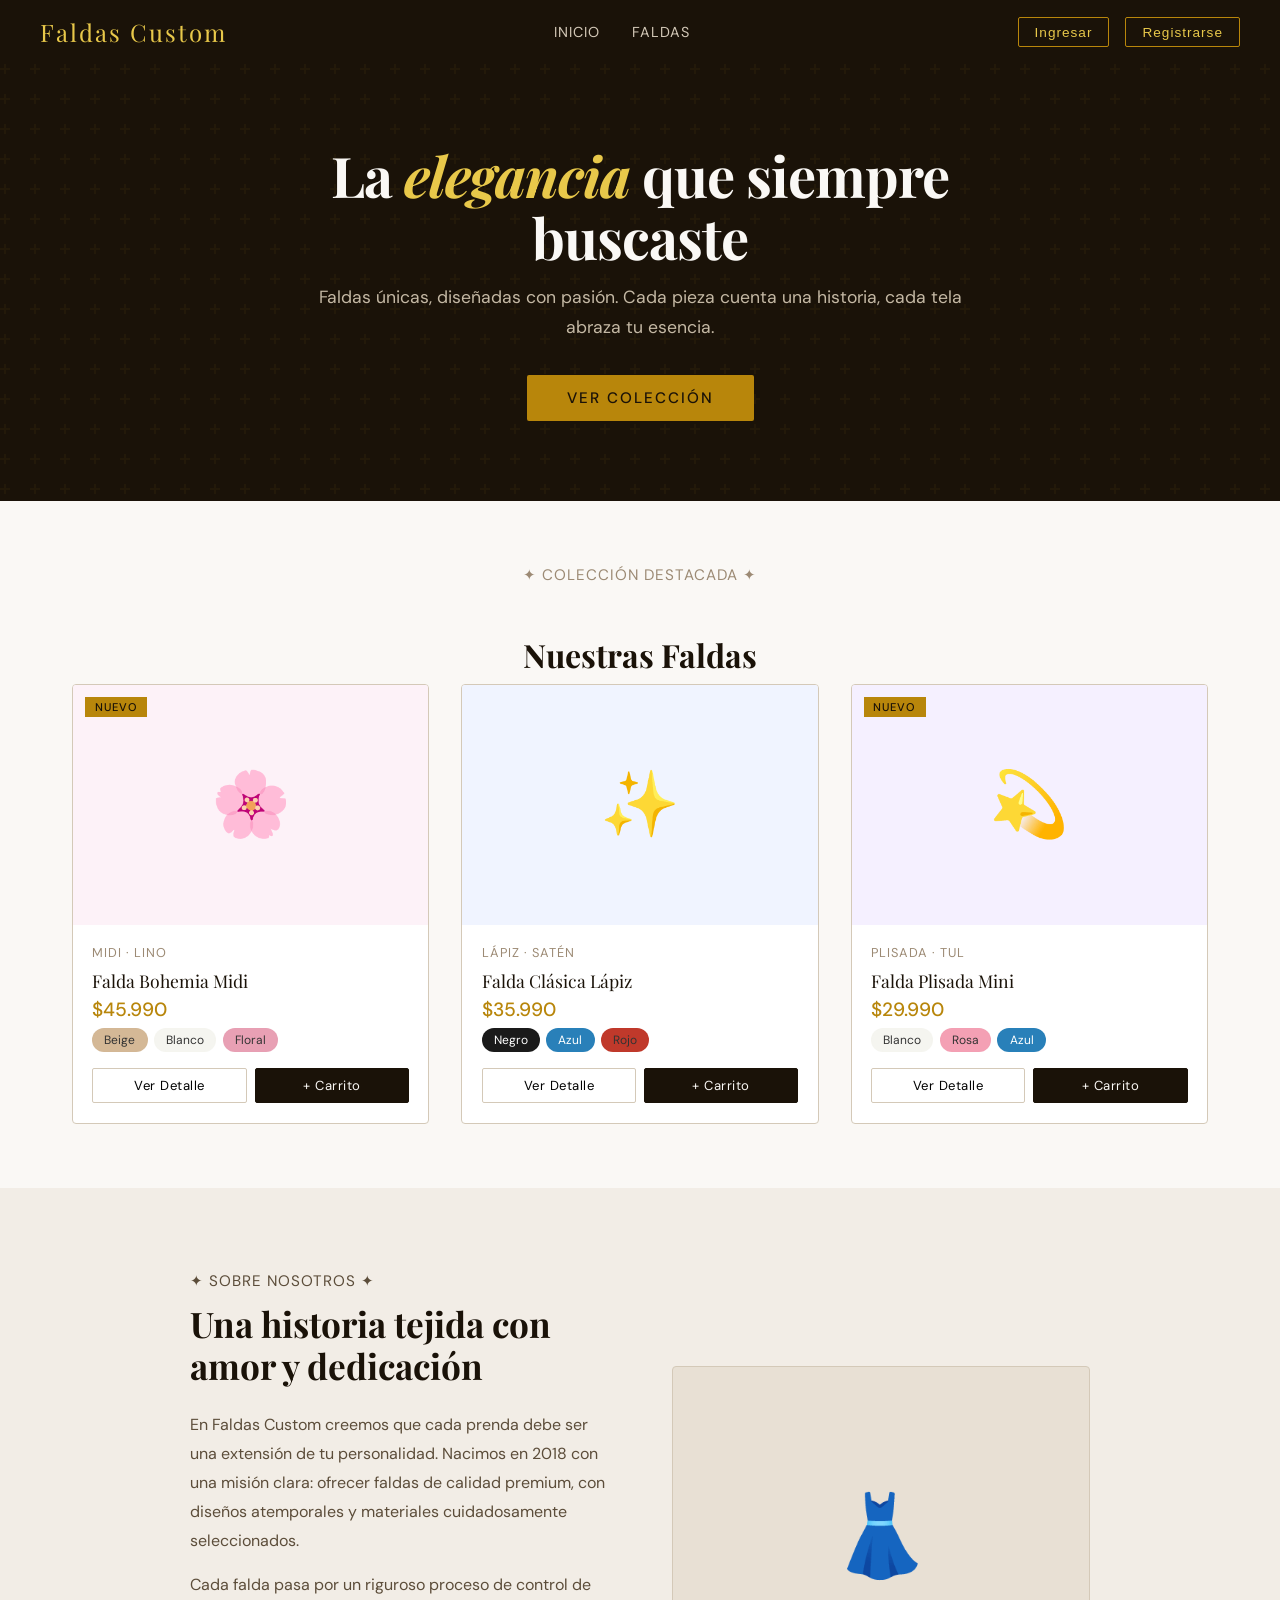
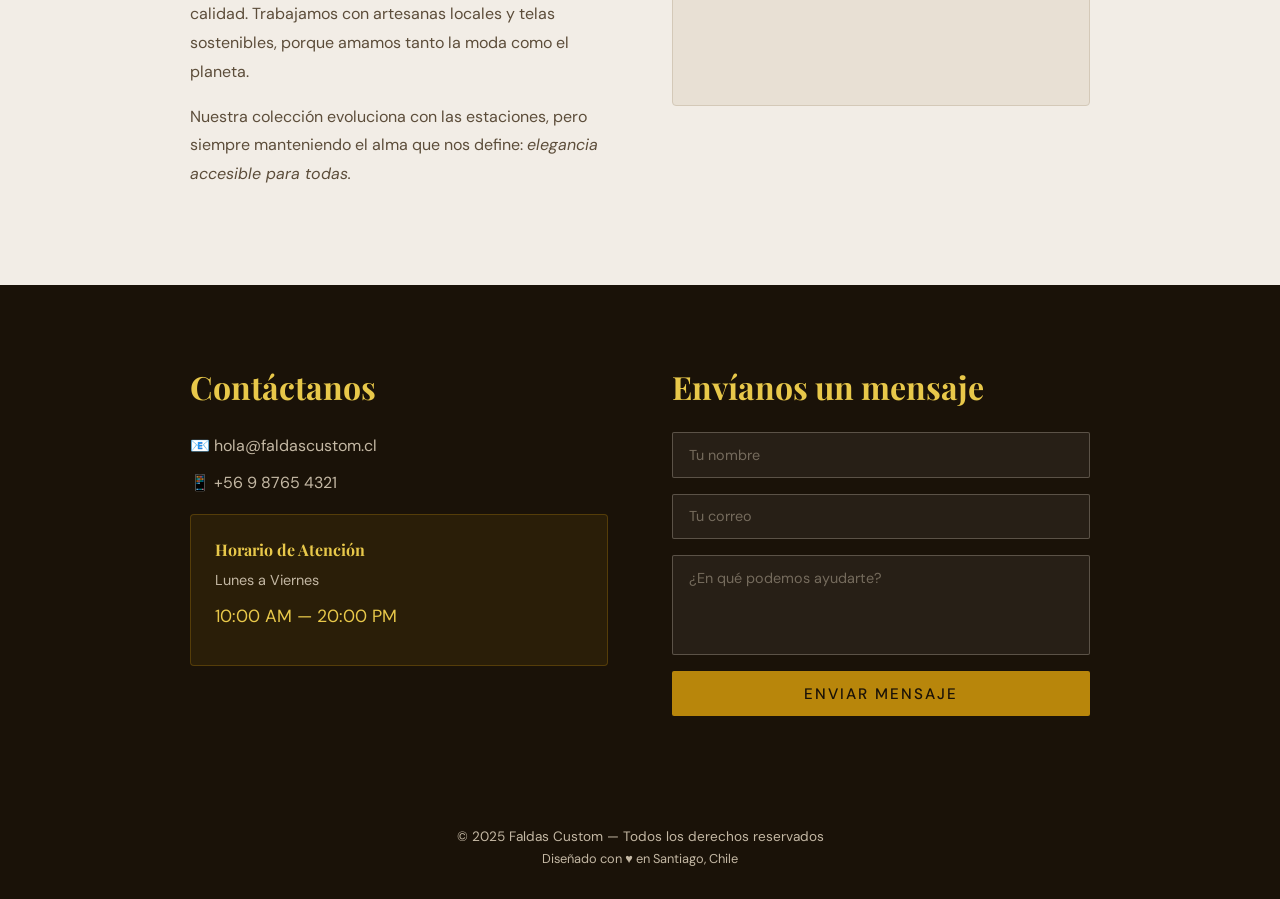
==== commit a0279073: "Cambio de nombre" ====
--- a/index.html
+++ b/index.html
@@ -12,7 +12,7 @@
 <!-- NAV -->
 <nav>
   <div class="nav-inner">
-    <div class="nav-logo" onclick="goPage('home')">Falda & Co.</div>
+    <div class="nav-logo" onclick="goPage('home')">Faldas Custom</div>
     <div class="nav-links">
       <a onclick="goPage('home')">Inicio</a>
       <a onclick="goPage('faldas')">Faldas</a>
@@ -70,7 +70,7 @@
       <div>
         <p class="section-sub" style="text-align:left;margin-bottom:.5rem">✦ SOBRE NOSOTROS ✦</p>
         <h2>Una historia tejida con amor y dedicación</h2>
-        <p>En Falda & Co. creemos que cada prenda debe ser una extensión de tu personalidad. Nacimos en 2018 con una misión clara: ofrecer faldas de calidad premium, con diseños atemporales y materiales cuidadosamente seleccionados.</p>
+        <p>En Faldas Custom creemos que cada prenda debe ser una extensión de tu personalidad. Nacimos en 2018 con una misión clara: ofrecer faldas de calidad premium, con diseños atemporales y materiales cuidadosamente seleccionados.</p>
         <p>Cada falda pasa por un riguroso proceso de control de calidad. Trabajamos con artesanas locales y telas sostenibles, porque amamos tanto la moda como el planeta.</p>
         <p>Nuestra colección evoluciona con las estaciones, pero siempre manteniendo el alma que nos define: <em>elegancia accesible para todas.</em></p>
       </div>
@@ -82,7 +82,7 @@
     <div class="contact-inner">
       <div>
         <h2>Contáctanos</h2>
-        <p>📧 hola@faldaandco.cl</p>
+        <p>📧 hola@faldascustom.cl</p>
         <p>📱 +56 9 8765 4321</p>
         <div class="horario">
           <h4>Horario de Atención</h4>
@@ -103,7 +103,7 @@
   </div>
 
   <footer>
-    <p>© 2025 Falda & Co. — Todos los derechos reservados</p>
+    <p>© 2025 Faldas Custom — Todos los derechos reservados</p>
     <p style="margin-top:.3rem;font-size:.8rem">Diseñado con ♥ en Santiago, Chile</p>
   </footer>
 </div>
